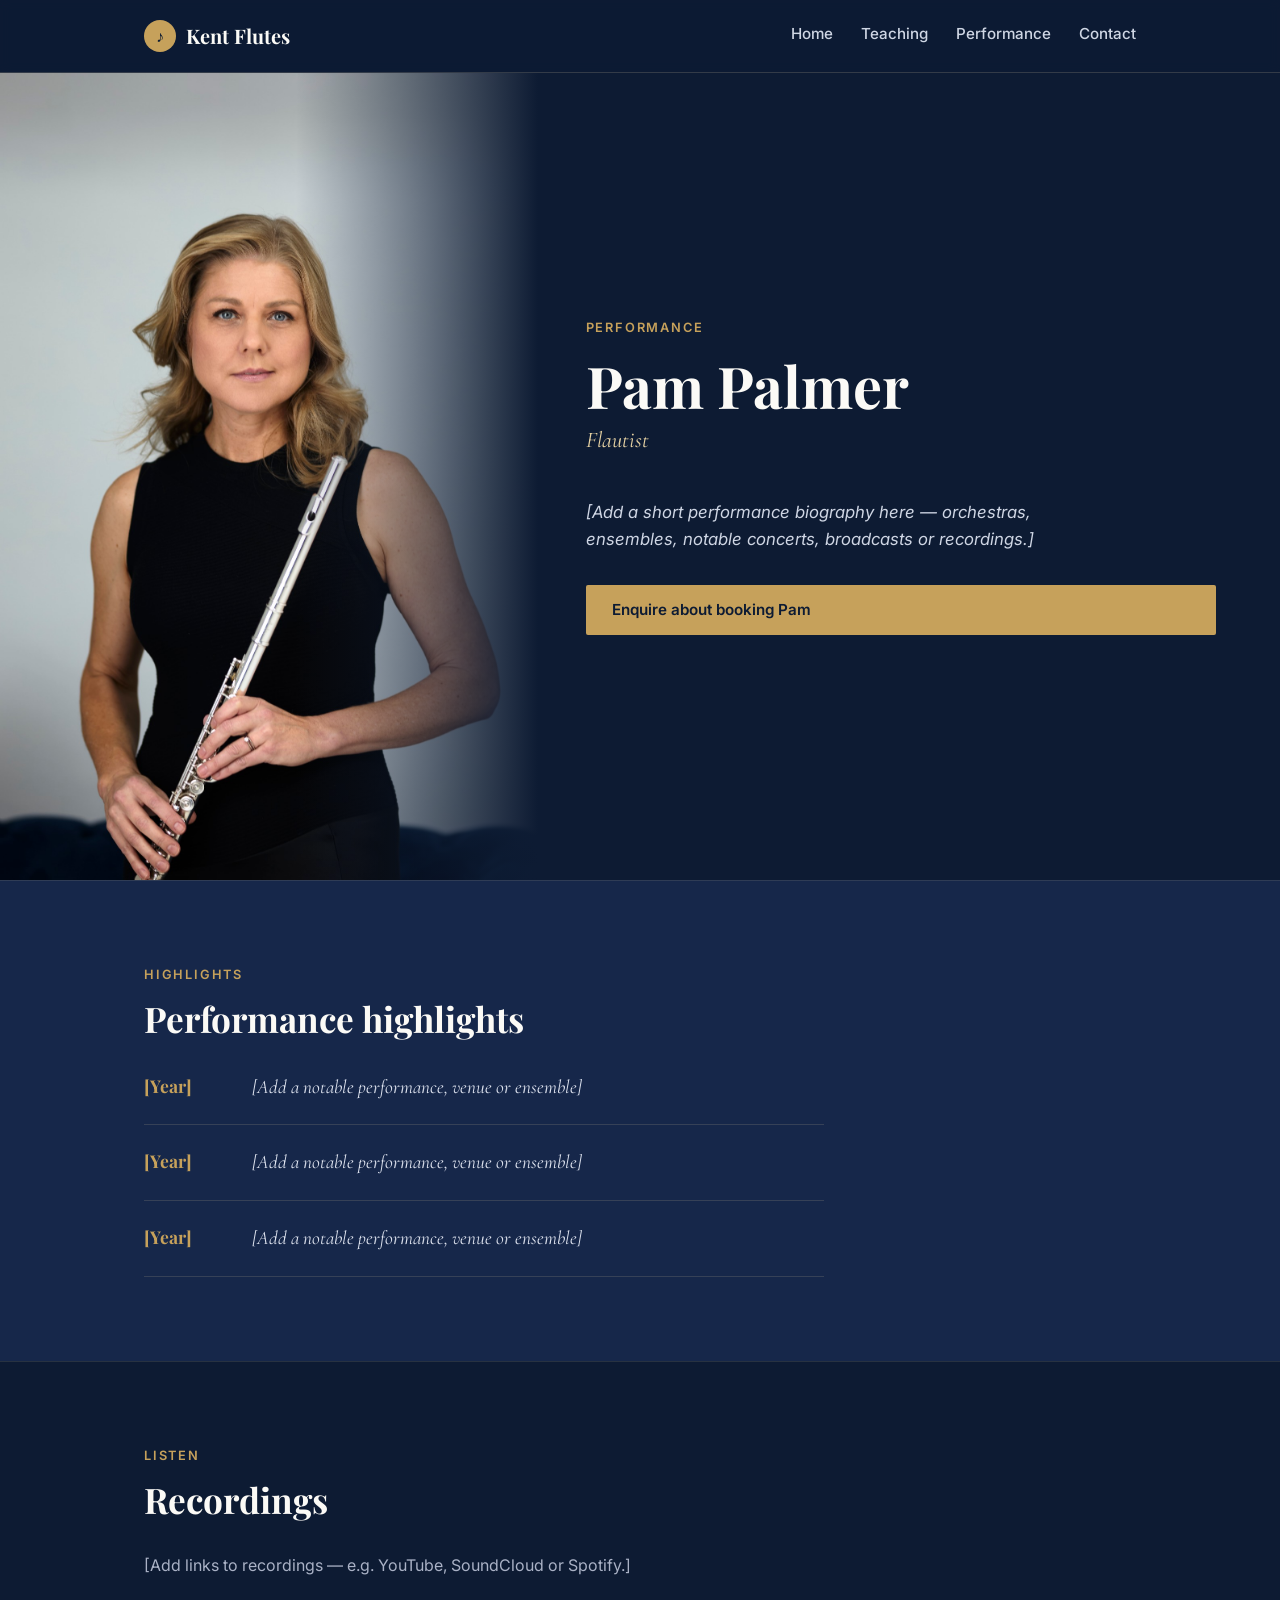
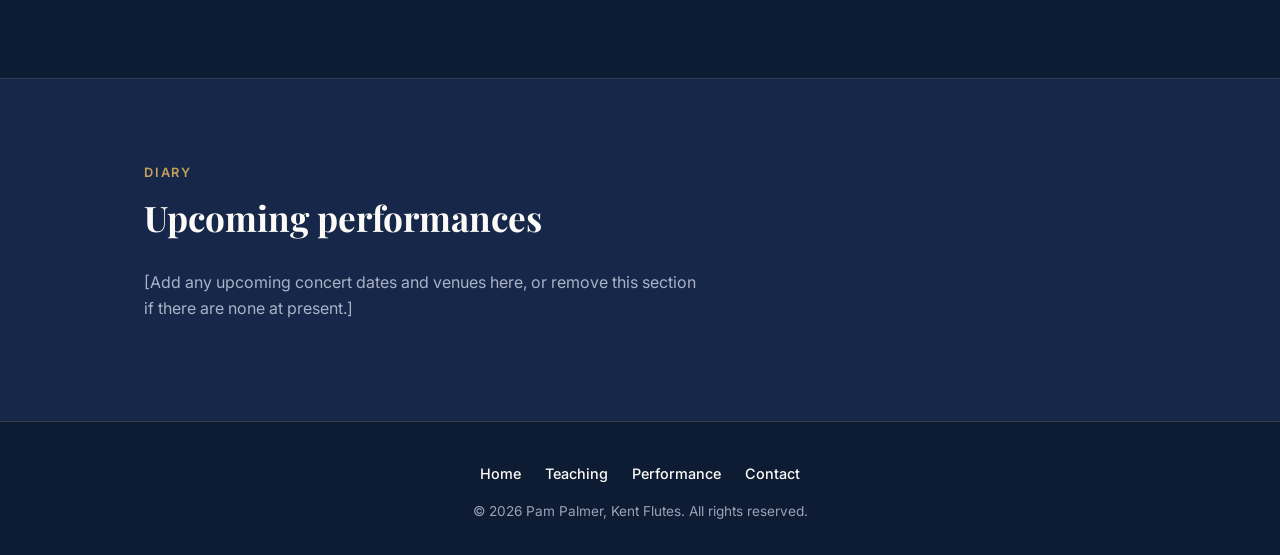
==== performance.html @ 37de345b "Split into Home/Teaching/Performance pages, add real headshot - Home: neutral hero (teacher & perfor" ====
<!DOCTYPE html>
<html lang="en">
<head>
<meta charset="UTF-8">
<meta name="viewport" content="width=device-width, initial-scale=1.0">
<title>Performance | Pam Palmer, Kent Flutes</title>
<meta name="description" content="Pam Palmer's performing history, recordings and upcoming appearances.">
<link rel="preconnect" href="https://fonts.googleapis.com">
<link rel="preconnect" href="https://fonts.gstatic.com" crossorigin>
<link href="https://fonts.googleapis.com/css2?family=Playfair+Display:wght@600;700&family=Cormorant+Garamond:ital,wght@1,500&family=Inter:wght@400;500;600&display=swap" rel="stylesheet">
<link rel="stylesheet" href="styles.css">
</head>
<body class="performance-page">

<header class="site-header">
  <div class="wrap header-inner">
    <a class="brand" href="index.html">
      <span class="brand-mark" aria-hidden="true">♪</span>
      <span class="brand-text">Kent Flutes</span>
    </a>
    <nav class="nav" aria-label="Primary">
      <a href="index.html">Home</a>
      <a href="teaching.html">Teaching</a>
      <a href="performance.html" aria-current="page">Performance</a>
      <a href="index.html#contact">Contact</a>
    </nav>
  </div>
</header>

<main>

  <section class="perf-hero">
    <div class="perf-hero-media">
      <img src="images/pam-performance.jpg" alt="Pam Palmer holding a flute">
    </div>
    <div class="perf-hero-panel">
      <p class="eyebrow">Performance</p>
      <h1>Pam Palmer</h1>
      <p class="perf-role">Flautist</p>
      <p class="perf-bio">
        <em>[Add a short performance biography here — orchestras, ensembles,
        notable concerts, broadcasts or recordings.]</em>
      </p>
      <a class="btn btn-primary" href="index.html#contact">Enquire about booking Pam</a>
    </div>
  </section>

  <section id="highlights" class="perf-section">
    <div class="wrap">
      <p class="eyebrow">Highlights</p>
      <h2>Performance highlights</h2>
      <ul class="perf-timeline">
        <li>
          <span class="perf-timeline-date">[Year]</span>
          <span class="perf-timeline-body">[Add a notable performance, venue or ensemble]</span>
        </li>
        <li>
          <span class="perf-timeline-date">[Year]</span>
          <span class="perf-timeline-body">[Add a notable performance, venue or ensemble]</span>
        </li>
        <li>
          <span class="perf-timeline-date">[Year]</span>
          <span class="perf-timeline-body">[Add a notable performance, venue or ensemble]</span>
        </li>
      </ul>
    </div>
  </section>

  <section id="recordings" class="perf-section perf-section-deep">
    <div class="wrap">
      <p class="eyebrow">Listen</p>
      <h2>Recordings</h2>
      <p class="perf-muted">[Add links to recordings — e.g. YouTube, SoundCloud or Spotify.]</p>
    </div>
  </section>

  <section id="upcoming" class="perf-section">
    <div class="wrap">
      <p class="eyebrow">Diary</p>
      <h2>Upcoming performances</h2>
      <p class="perf-muted">[Add any upcoming concert dates and venues here, or remove this section if there are none at present.]</p>
    </div>
  </section>

</main>

<footer class="site-footer">
  <div class="wrap footer-inner">
    <nav class="footer-nav" aria-label="Footer">
      <a href="index.html">Home</a>
      <a href="teaching.html">Teaching</a>
      <a href="performance.html">Performance</a>
      <a href="index.html#contact">Contact</a>
    </nav>
    <p>&copy; <span id="year"></span> Pam Palmer, Kent Flutes. All rights reserved.</p>
  </div>
</footer>

<script>
  document.getElementById('year').textContent = new Date().getFullYear();
</script>

</body>
</html>
---- styles.css ----
:root {
  --navy-deep: #0d1b33;
  --navy: #16274a;
  --navy-soft: #27406e;
  --gold: #c6a15b;
  --gold-soft: #e7d3a4;
  --ink: #1c2230;
  --ink-soft: #565d6e;
  --paper: #fbfaf6;
  --paper-alt: #f1ede3;
  --line: #e3ddcc;
  --font-display: "Playfair Display", serif;
  --font-body: "Inter", system-ui, sans-serif;
}

* { box-sizing: border-box; }

html { scroll-behavior: smooth; }

body {
  margin: 0;
  font-family: var(--font-body);
  color: var(--ink);
  background: var(--paper);
  line-height: 1.6;
}

.wrap {
  max-width: 1040px;
  margin: 0 auto;
  padding: 0 24px;
}

a { color: var(--navy); }

h1, h2, h3 {
  font-family: var(--font-display);
  color: var(--navy);
  margin: 0 0 0.5em;
  line-height: 1.15;
}

.center { text-align: center; }

.muted { color: var(--ink-soft); }

/* Header */
.site-header {
  position: sticky;
  top: 0;
  z-index: 10;
  background: rgba(251, 250, 246, 0.94);
  backdrop-filter: blur(6px);
  border-bottom: 1px solid var(--line);
}

.header-inner {
  display: flex;
  align-items: center;
  justify-content: space-between;
  height: 72px;
}

.brand {
  display: flex;
  align-items: center;
  gap: 10px;
  text-decoration: none;
  font-family: var(--font-display);
  font-weight: 700;
  font-size: 1.25rem;
  color: var(--navy);
}

.brand-mark {
  display: inline-flex;
  align-items: center;
  justify-content: center;
  width: 32px;
  height: 32px;
  border-radius: 50%;
  background: var(--navy);
  color: var(--gold-soft);
  font-size: 1rem;
}

.nav {
  display: flex;
  gap: 28px;
}

.nav a {
  text-decoration: none;
  color: var(--ink-soft);
  font-weight: 500;
  font-size: 0.95rem;
  border-bottom: 1px solid transparent;
  padding-bottom: 2px;
  transition: color 0.15s ease, border-color 0.15s ease;
}

.nav a:hover { color: var(--navy); border-color: var(--gold); }

/* Hero */
.hero {
  position: relative;
  padding: 104px 0 80px;
  background: var(--navy-deep);
  color: var(--paper);
  overflow: hidden;
}

.hero-staff {
  position: absolute;
  inset: 0;
  background-image: repeating-linear-gradient(
    to bottom,
    rgba(231, 211, 164, 0.14) 0,
    rgba(231, 211, 164, 0.14) 1px,
    transparent 1px,
    transparent 14px
  );
  mask-image: linear-gradient(to bottom, black, transparent 85%);
  pointer-events: none;
}

.hero-inner { position: relative; max-width: 700px; }

.eyebrow {
  text-transform: uppercase;
  letter-spacing: 0.14em;
  font-size: 0.8rem;
  font-weight: 600;
  color: var(--gold);
  margin: 0 0 14px;
}

.eyebrow-dark { color: #9c7d3f; }

.hero h1 {
  font-size: clamp(2.2rem, 4vw, 3.2rem);
  margin-bottom: 20px;
  color: var(--paper);
}

.hero h1 span { color: var(--gold); }

.hero-lede {
  font-size: 1.15rem;
  color: #cfd6e4;
  margin-bottom: 32px;
}

.hero-actions { display: flex; gap: 16px; flex-wrap: wrap; }

.btn {
  display: inline-block;
  padding: 13px 26px;
  border-radius: 2px;
  text-decoration: none;
  font-weight: 600;
  font-size: 0.95rem;
  transition: transform 0.15s ease, box-shadow 0.15s ease, background 0.15s ease;
}

.btn-primary {
  background: var(--gold);
  color: var(--navy-deep);
}

.btn-primary:hover { box-shadow: 0 8px 20px rgba(198, 161, 91, 0.35); transform: translateY(-1px); }

.btn-ghost {
  background: transparent;
  color: var(--paper);
  border: 1px solid rgba(231, 211, 164, 0.5);
}

.btn-ghost:hover { background: rgba(231, 211, 164, 0.1); border-color: var(--gold); }

.hero-sub { padding: 72px 0 56px; }

/* Sections */
.section { padding: 76px 0; }

.section-alt { background: var(--paper-alt); }

.section-dark {
  background: var(--navy);
  color: var(--paper);
}

.section-dark h2 { color: var(--paper); }

.section h2 {
  font-size: clamp(1.6rem, 3vw, 2rem);
  margin-bottom: 28px;
}

/* About */
.about-grid {
  display: grid;
  grid-template-columns: 260px 1fr;
  gap: 48px;
  align-items: start;
}

.about-photo {
  aspect-ratio: 1;
  border-radius: 2px;
  background: var(--paper-alt);
  border: 1px solid var(--gold-soft);
  display: flex;
  align-items: center;
  justify-content: center;
  color: var(--ink-soft);
  font-size: 0.9rem;
  text-align: center;
  padding: 16px;
}

.about-copy em { color: var(--ink-soft); }

.badges {
  list-style: none;
  padding: 0;
  margin: 24px 0 0;
  display: flex;
  flex-wrap: wrap;
  gap: 10px;
}

.badges li {
  background: var(--paper);
  border: 1px solid var(--gold-soft);
  border-radius: 2px;
  padding: 6px 16px;
  font-size: 0.85rem;
  color: var(--navy);
  font-weight: 500;
}

/* Lesson cards */
.cards {
  display: grid;
  grid-template-columns: repeat(auto-fit, minmax(240px, 1fr));
  gap: 24px;
}

.card {
  position: relative;
  background: var(--paper);
  border: 1px solid var(--line);
  padding: 32px 28px 28px;
}

.card-rule {
  display: block;
  width: 36px;
  height: 3px;
  background: var(--gold);
  margin-bottom: 18px;
}

.card h3 {
  font-size: 1.2rem;
  color: var(--navy);
  margin-bottom: 12px;
}

.card p { color: var(--ink-soft); margin: 0; }

/* Link cards (home page teasers) */
.link-cards {
  display: grid;
  grid-template-columns: repeat(auto-fit, minmax(260px, 1fr));
  gap: 24px;
  max-width: 760px;
  margin: 0 auto;
}

.link-card {
  display: block;
  background: var(--paper);
  border: 1px solid var(--line);
  padding: 32px 28px 28px;
  text-decoration: none;
  transition: border-color 0.15s ease, transform 0.15s ease;
}

.link-card:hover {
  border-color: var(--gold);
  transform: translateY(-2px);
}

.link-card h3 { color: var(--navy); }

.link-card p { color: var(--ink-soft); margin: 0 0 16px; }

.link-card-cta {
  font-weight: 600;
  font-size: 0.9rem;
  color: var(--navy);
}

.link-card:hover .link-card-cta { color: var(--gold); }

/* Timeline (performance highlights) */
.timeline {
  list-style: none;
  margin: 24px 0 0;
  padding: 0;
  max-width: 640px;
}

.timeline li {
  display: flex;
  gap: 24px;
  padding: 16px 0;
  border-bottom: 1px solid var(--line);
}

.timeline li:first-child { padding-top: 0; }

.timeline-date {
  flex: 0 0 72px;
  font-family: var(--font-display);
  font-weight: 700;
  color: var(--gold);
}

.timeline-body { color: var(--ink-soft); }

/* Pricing */
.pricing-table {
  max-width: 480px;
  border: 1px solid var(--line);
  overflow: hidden;
  margin-top: 24px;
}

.price-row {
  display: flex;
  justify-content: space-between;
  padding: 14px 20px;
  border-bottom: 1px solid var(--line);
  background: var(--paper);
}

.price-row:last-child { border-bottom: none; }

.price-head {
  background: var(--navy);
  color: var(--paper);
  font-weight: 600;
}

/* Contact */
.contact-grid { max-width: 640px; }

.contact-lede { color: #cfd6e4; }

.contact-details {
  margin: 28px 0 0;
  display: grid;
  gap: 18px;
}

.contact-details div {
  display: flex;
  justify-content: space-between;
  border-bottom: 1px solid rgba(231, 211, 164, 0.25);
  padding-bottom: 10px;
}

.contact-details dt {
  font-weight: 600;
  color: var(--gold-soft);
}

.contact-details dd {
  margin: 0;
  color: var(--paper);
}

.contact-details dd a { color: var(--paper); }

/* Footer */
.site-footer {
  padding: 40px 0 32px;
  text-align: center;
  color: var(--ink-soft);
  font-size: 0.85rem;
  border-top: 1px solid var(--line);
}

.footer-inner p { margin: 0; }

.footer-nav {
  display: flex;
  justify-content: center;
  gap: 24px;
  margin-bottom: 16px;
}

.footer-nav a {
  color: var(--navy);
  text-decoration: none;
  font-size: 0.9rem;
  font-weight: 500;
}

.footer-nav a:hover { color: var(--gold); }

@media (max-width: 640px) {
  .nav { display: none; }
  .about-grid { grid-template-columns: 1fr; }
  .about-photo { max-width: 200px; }
  .contact-details div { flex-direction: column; gap: 4px; }
  .footer-nav { flex-wrap: wrap; gap: 12px 20px; }
  .timeline li { gap: 14px; }
}

/* ============================================= */
/* Performance page — glossier editorial theme    */
/* ============================================= */

.performance-page { background: var(--navy-deep); }

.performance-page .site-header {
  background: rgba(13, 27, 51, 0.92);
  border-bottom-color: rgba(231, 211, 164, 0.18);
}

.performance-page .brand,
.performance-page .brand-mark { color: var(--paper); }

.performance-page .brand-mark { background: var(--gold); color: var(--navy-deep); }

.performance-page .nav a { color: #cfd6e4; }

.performance-page .nav a:hover { color: var(--gold); border-color: var(--gold); }

.performance-page .site-footer {
  background: var(--navy-deep);
  border-top-color: rgba(231, 211, 164, 0.18);
  color: #9aa3b8;
}

.performance-page .footer-nav a { color: var(--paper); }

.performance-page .footer-nav a:hover { color: var(--gold); }

/* Split hero */
.perf-hero {
  display: grid;
  grid-template-columns: minmax(280px, 42%) 1fr;
  min-height: 600px;
}

.perf-hero-media {
  position: relative;
  overflow: hidden;
  background: var(--navy-deep);
}

.perf-hero-media img {
  width: 100%;
  height: 100%;
  object-fit: cover;
  object-position: top center;
  display: block;
}

.perf-hero-media::after {
  content: "";
  position: absolute;
  inset: 0;
  background: linear-gradient(to right, transparent 55%, var(--navy-deep) 100%);
}

.perf-hero-panel {
  display: flex;
  flex-direction: column;
  justify-content: center;
  padding: 64px 64px 64px 48px;
  background: var(--navy-deep);
}

.performance-page .eyebrow { color: var(--gold); }

.perf-hero-panel h1 {
  font-size: clamp(2.4rem, 5vw, 3.6rem);
  color: var(--paper);
  margin-bottom: 4px;
}

.perf-role {
  font-family: "Cormorant Garamond", serif;
  font-style: italic;
  font-size: 1.4rem;
  color: var(--gold-soft);
  margin: 0 0 24px;
}

.perf-bio {
  font-size: 1.05rem;
  color: #cfd6e4;
  max-width: 44ch;
  margin-bottom: 32px;
}

.perf-bio em { color: #cfd6e4; }

/* Dark sections */
.perf-section {
  padding: 84px 0;
  background: var(--navy);
  color: var(--paper);
  border-top: 1px solid rgba(231, 211, 164, 0.12);
}

.perf-section-deep { background: var(--navy-deep); }

.perf-section h2 {
  font-size: clamp(1.7rem, 3vw, 2.2rem);
  color: var(--paper);
  margin-bottom: 32px;
}

.perf-muted { color: #aab2c6; max-width: 56ch; }

.perf-timeline {
  list-style: none;
  margin: 0;
  padding: 0;
  max-width: 680px;
}

.perf-timeline li {
  display: flex;
  gap: 32px;
  align-items: baseline;
  padding: 22px 0;
  border-bottom: 1px solid rgba(231, 211, 164, 0.15);
}

.perf-timeline li:first-child { padding-top: 0; }

.perf-timeline-date {
  flex: 0 0 76px;
  font-family: var(--font-display);
  font-weight: 700;
  font-size: 1.1rem;
  color: var(--gold);
}

.perf-timeline-body {
  font-family: "Cormorant Garamond", serif;
  font-style: italic;
  font-size: 1.2rem;
  color: #dde2ee;
}

@media (max-width: 760px) {
  .perf-hero { grid-template-columns: 1fr; }
  .perf-hero-media { height: 420px; }
  .perf-hero-media::after {
    background: linear-gradient(to bottom, transparent 55%, var(--navy-deep) 100%);
  }
  .perf-hero-panel { padding: 40px 24px 56px; }
  .perf-timeline li { flex-direction: column; gap: 6px; }
}
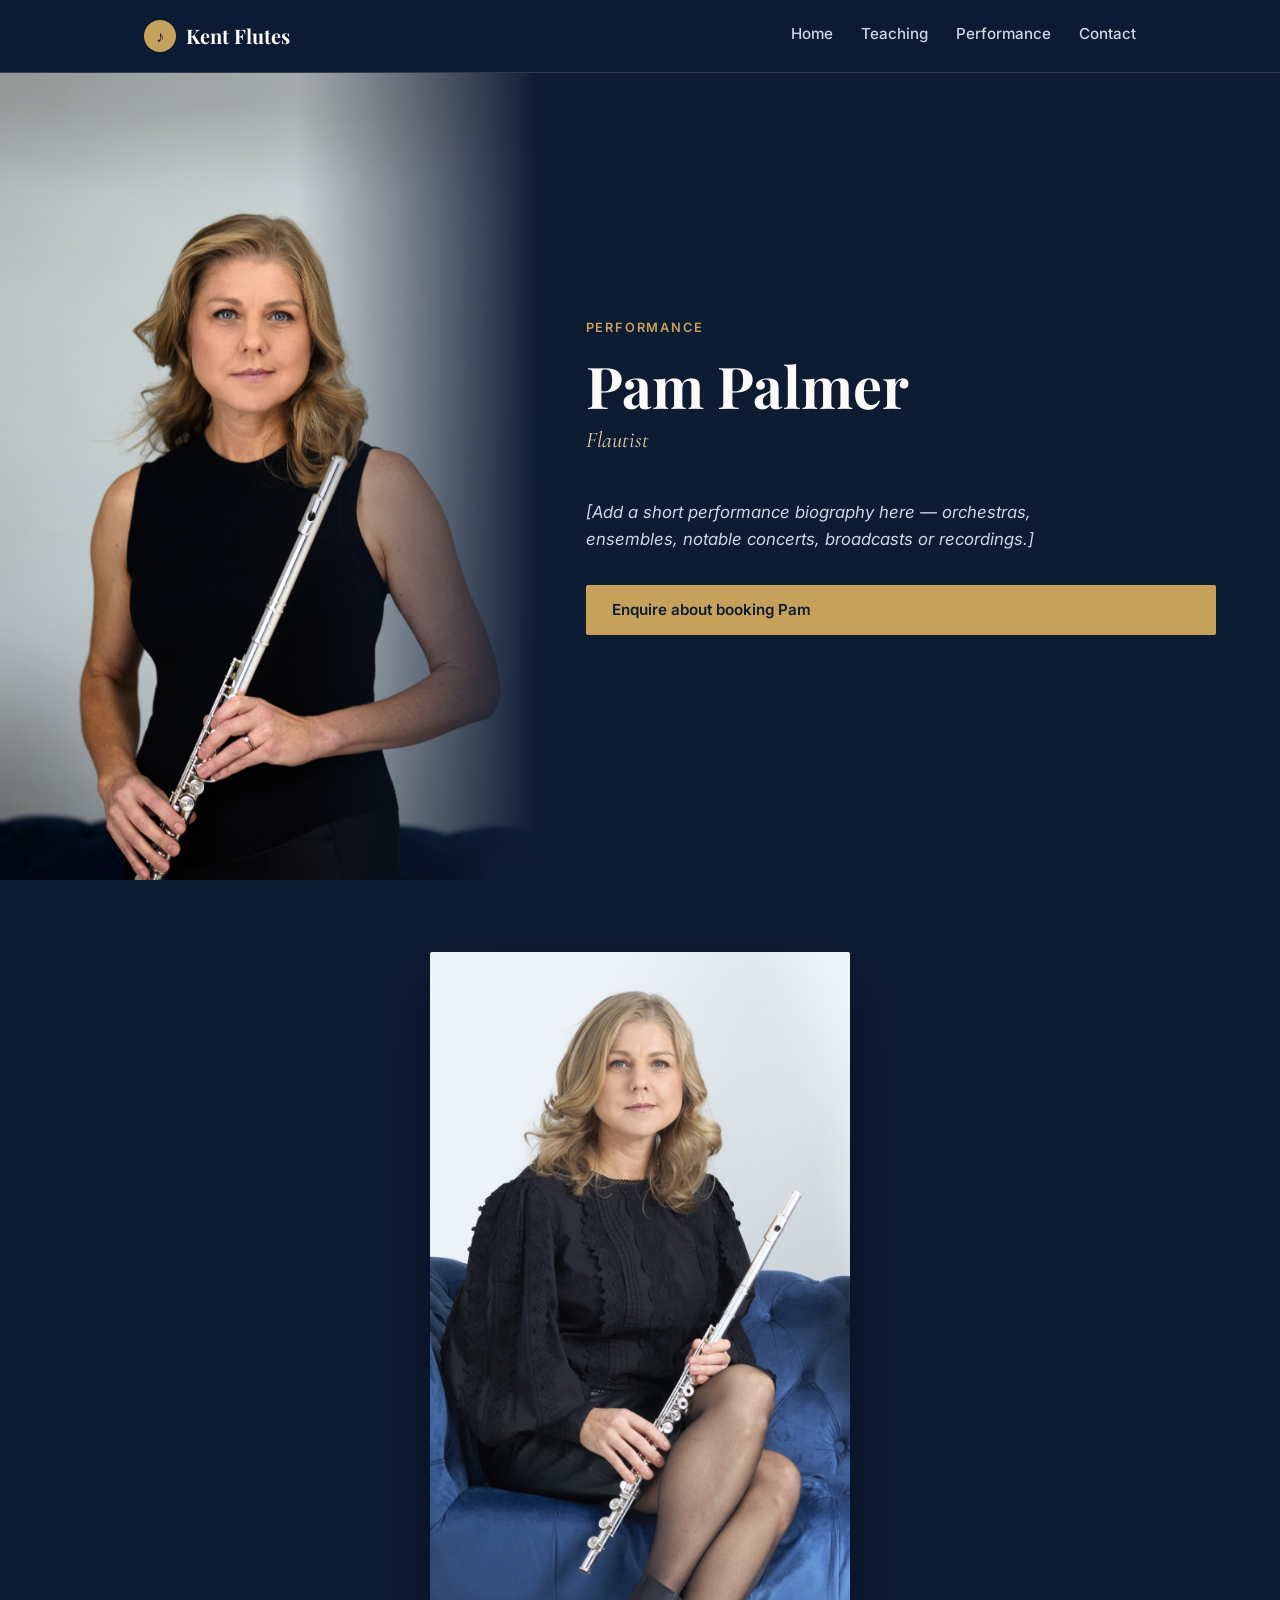
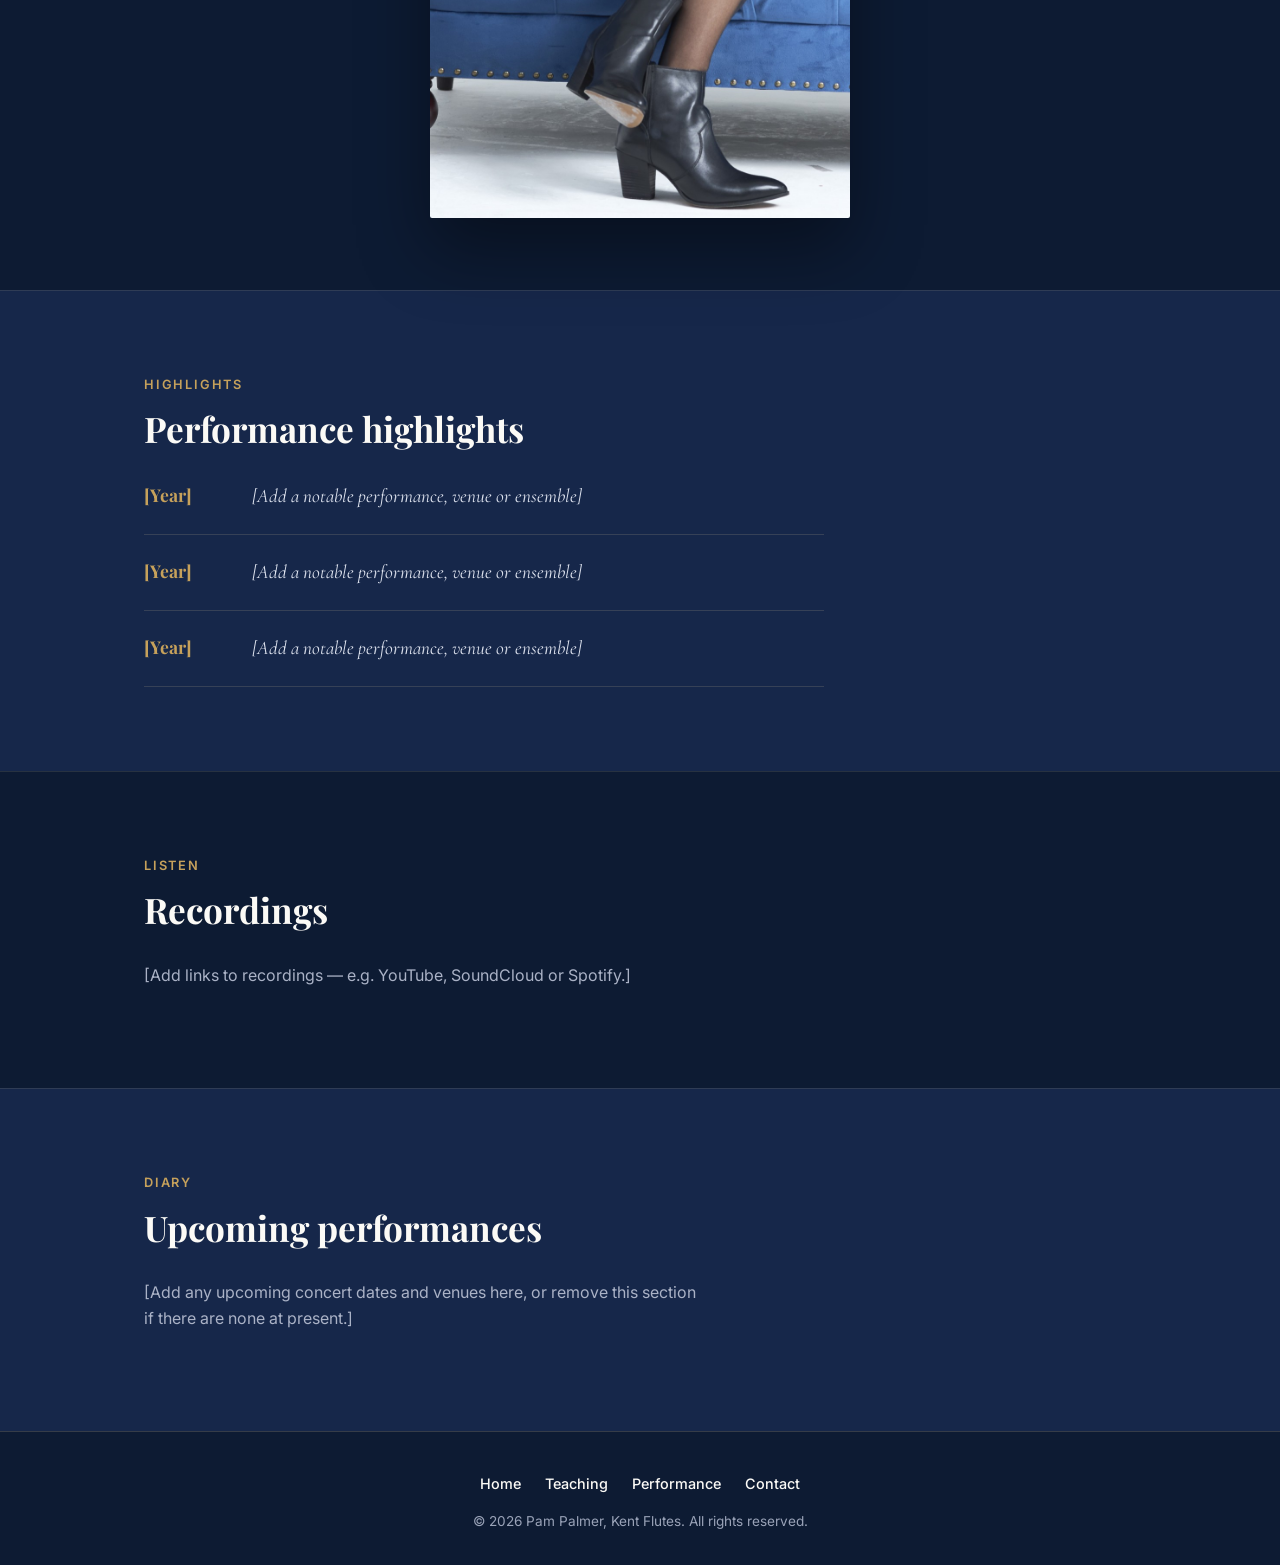
==== commit a849f619: "Add real photos, confirmed Trinity Laban & CT ABRSM credentials - Replace About section placeholder " ====
--- a/performance.html
+++ b/performance.html
@@ -43,6 +43,10 @@
       </p>
       <a class="btn btn-primary" href="index.html#contact">Enquire about booking Pam</a>
     </div>
+  </section>
+
+  <section class="perf-gallery">
+    <img src="images/pam-editorial.jpg" alt="Pam Palmer with her flute">
   </section>
 
   <section id="highlights" class="perf-section">
--- a/styles.css
+++ b/styles.css
@@ -210,13 +210,15 @@
   border-radius: 2px;
   background: var(--paper-alt);
   border: 1px solid var(--gold-soft);
-  display: flex;
-  align-items: center;
-  justify-content: center;
-  color: var(--ink-soft);
-  font-size: 0.9rem;
-  text-align: center;
-  padding: 16px;
+  overflow: hidden;
+}
+
+.about-photo img {
+  width: 100%;
+  height: 100%;
+  object-fit: cover;
+  object-position: top center;
+  display: block;
 }
 
 .about-copy em { color: var(--ink-soft); }
@@ -385,6 +387,20 @@
 
 .contact-details dd a { color: var(--paper); }
 
+.whatsapp-link {
+  display: inline-flex;
+  align-items: center;
+  gap: 8px;
+  font-weight: 600;
+}
+
+.whatsapp-icon {
+  width: 18px;
+  height: 18px;
+  fill: #25d366;
+  flex-shrink: 0;
+}
+
 /* Footer */
 .site-footer {
   padding: 40px 0 32px;
@@ -511,6 +527,22 @@
 }
 
 .perf-bio em { color: #cfd6e4; }
+
+.perf-gallery {
+  display: flex;
+  justify-content: center;
+  padding: 72px 24px;
+  background: var(--navy-deep);
+}
+
+.perf-gallery img {
+  width: 100%;
+  max-width: 420px;
+  height: auto;
+  display: block;
+  border-radius: 2px;
+  box-shadow: 0 30px 70px rgba(0, 0, 0, 0.4);
+}
 
 /* Dark sections */
 .perf-section {
@@ -570,4 +602,5 @@
   }
   .perf-hero-panel { padding: 40px 24px 56px; }
   .perf-timeline li { flex-direction: column; gap: 6px; }
-}
+  .perf-gallery { padding: 48px 24px; }
+}
